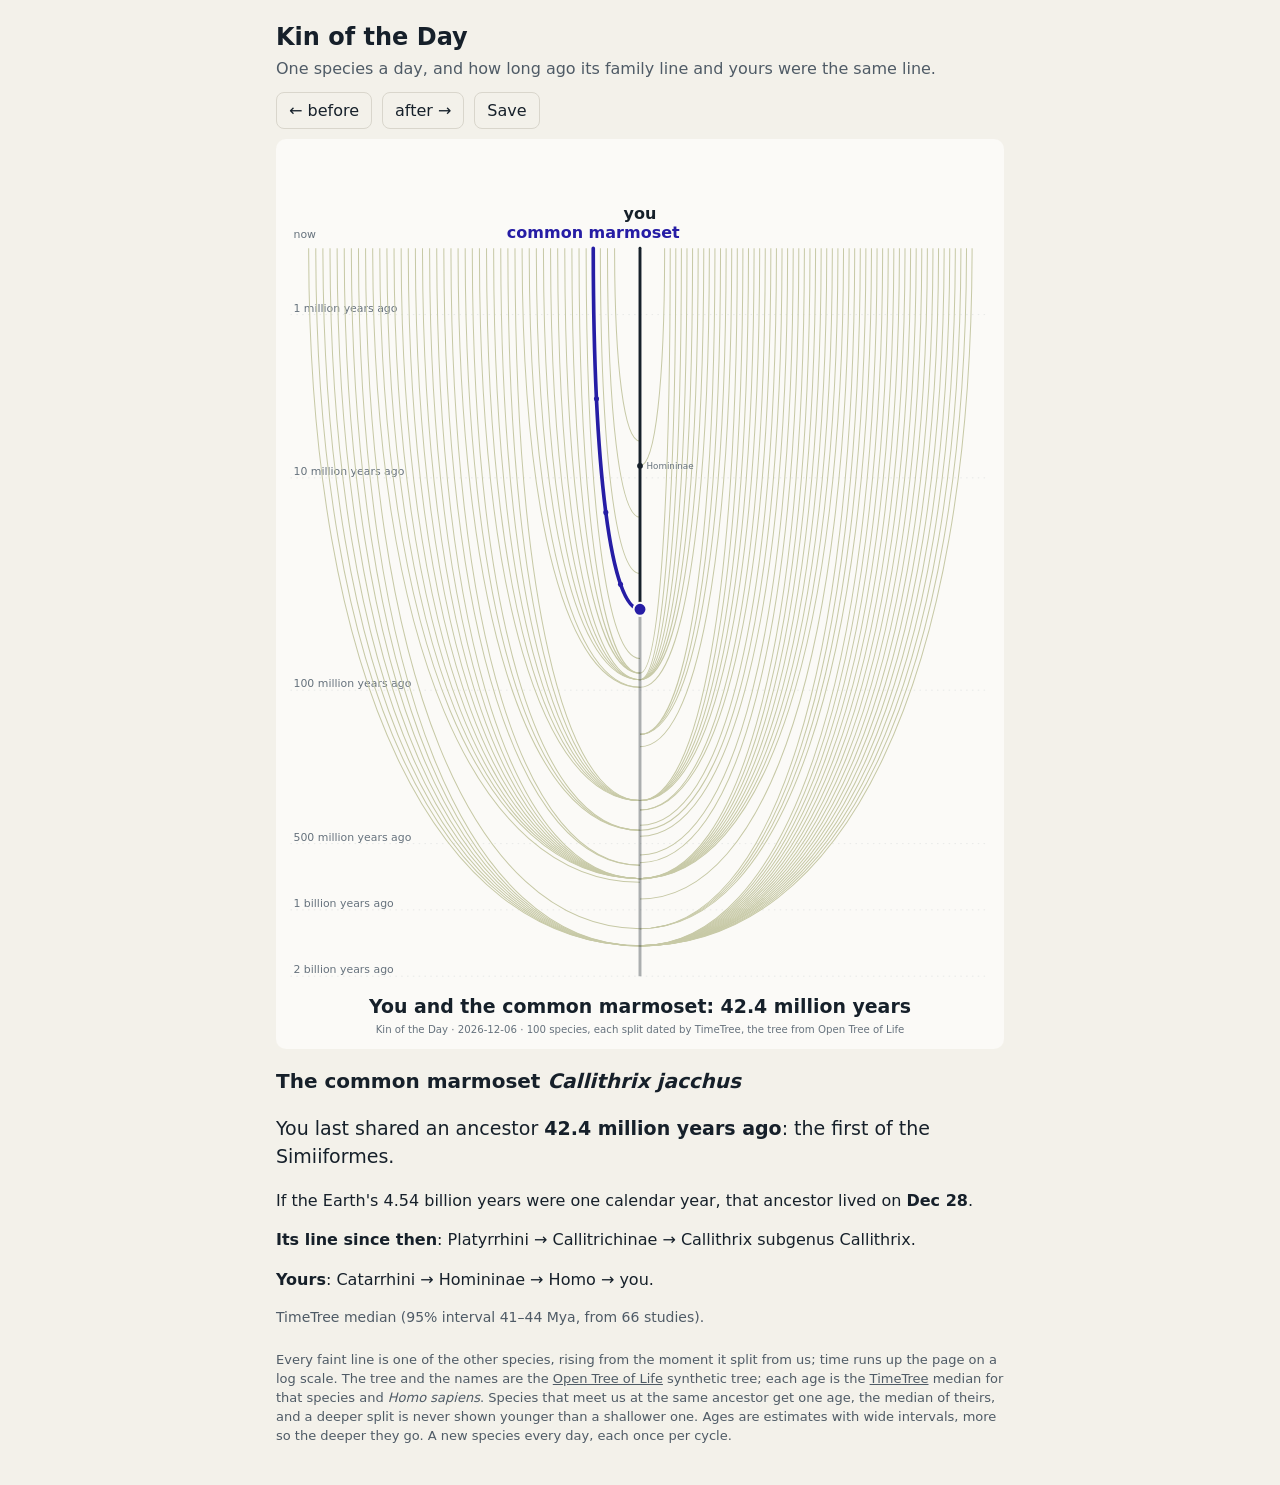
==== index.html @ 31071373 "Update Kin of the Day 2026-11-03 🤖 Generated with [Claude Code](https://claude.com/claude-code)" ====
<!doctype html>
<html lang="en">
<head>
<meta charset="utf-8">
<meta name="viewport" content="width=device-width,initial-scale=1">
<title>Kin of the Day · one species, and when you last shared an ancestor</title>
<meta name="description" content="Every day one species from across the tree of life, drawn as its branch back to the ancestor it shares with you, dated by TimeTree.">
<style>
:root{color-scheme:light;--ground:#f3f1ea;--ink:#16202a;--ink-2:#4f5b66;--line:#d9d6cc;--f-ui:system-ui,-apple-system,"Segoe UI",sans-serif}
@media (prefers-color-scheme:dark){:root{color-scheme:dark;--ground:#0b0e0d;--ink:#e9eef2;--ink-2:#b0bcc6;--line:#2e3a39}}
*{box-sizing:border-box}
body{margin:0;background:var(--ground);color:var(--ink);font-family:var(--f-ui);font-size:16px;line-height:1.45}
main{max-width:760px;margin:0 auto;padding:16px}
h1{font-size:24px;margin:4px 0 2px}
.sub{color:var(--ink-2);margin:0 0 12px}
nav{display:flex;flex-wrap:wrap;gap:10px;align-items:center;margin:10px 0}
nav a,nav button{color:var(--ink);font:inherit;background:none;border:1px solid var(--line);border-radius:8px;padding:6px 12px;text-decoration:none;cursor:pointer}
svg{width:100%;height:auto;display:block;border-radius:10px}
h2{font-size:20px;margin:18px 0 6px}
.big{font-size:19px}
.note{color:var(--ink-2);font-size:14px}
footer{color:var(--ink-2);font-size:13px;margin:24px 0}
footer a{color:inherit}
@media print{nav,footer{display:none}body{background:#fff}}
</style>
</head>
<body>
<main>
<h1>Kin of the Day</h1>
<p class="sub">One species a day, and how long ago its family line and yours were the same line.</p>
<nav><a id="prev" href="#">← before</a><a id="today" href="./" hidden>today</a><a id="next" href="#">after →</a><button id="save" type="button">Save</button></nav>
<svg id="art" role="img" aria-label="Today's species drawn as a branch rising from the moment it split from the human line"></svg>
<section id="words" aria-live="polite"></section>
<footer>
Every faint line is one of the other species, rising from the moment it split from us; time runs up the page on a log scale.
The tree and the names are the <a href="https://tree.opentreeoflife.org/">Open Tree of Life</a> synthetic tree; each age is the
<a href="https://timetree.org/">TimeTree</a> median for that species and <i>Homo sapiens</i>. Species that meet us at the same
ancestor get one age, the median of theirs, and a deeper split is never shown younger than a shallower one. Ages are estimates
with wide intervals, more so the deeper they go. A new species every day, each once per cycle.
</footer>
</main>
<script type="module" src="app.js"></script>
</body>
</html>
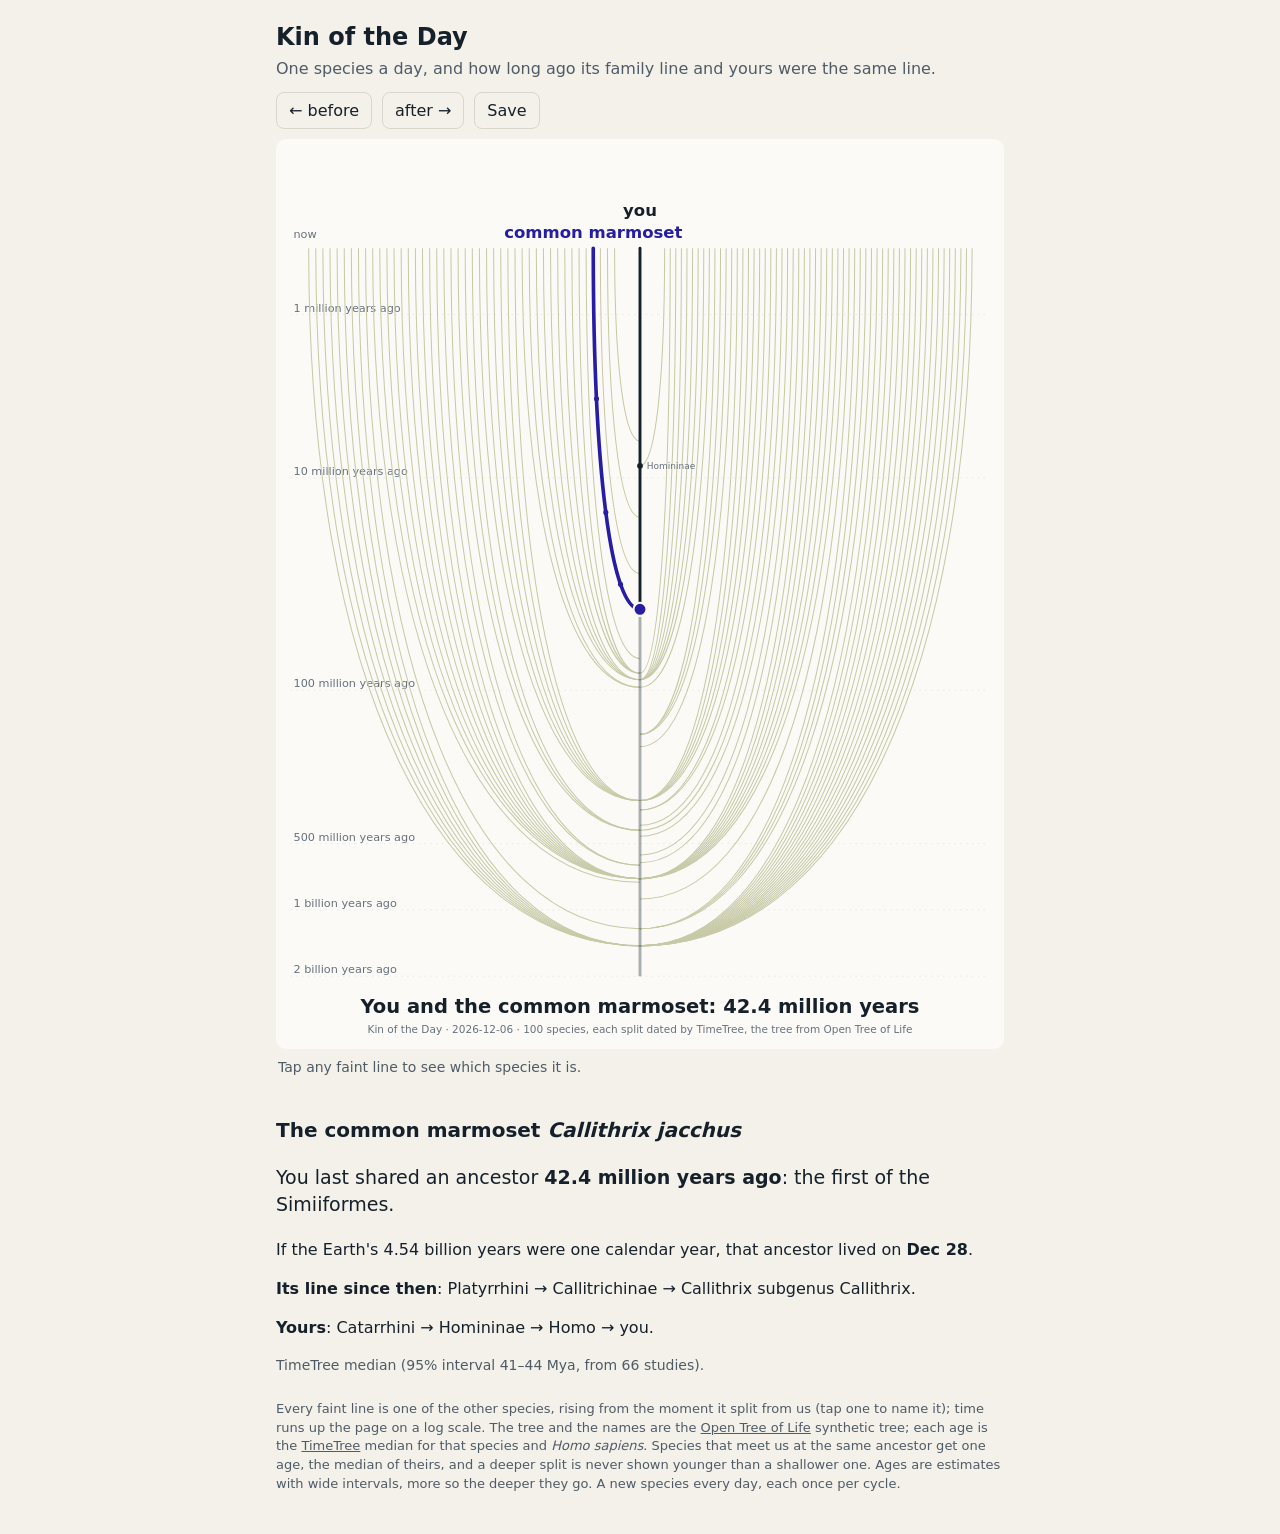
==== commit a94abb85: "Update Kin of the Day 2026-11-14 🤖 Generated with [Claude Code](https://claude.com/claude-code)" ====
--- a/index.html
+++ b/index.html
@@ -5,6 +5,15 @@
 <meta name="viewport" content="width=device-width,initial-scale=1">
 <title>Kin of the Day · one species, and when you last shared an ancestor</title>
 <meta name="description" content="Every day one species from across the tree of life, drawn as its branch back to the ancestor it shares with you, dated by TimeTree.">
+<meta property="og:type" content="website">
+<meta property="og:url" content="https://matmat202.github.io/kin-of-the-day/">
+<meta property="og:title" content="Kin of the Day">
+<meta property="og:description" content="One species a day, and how long ago you last shared an ancestor with it. Dated by TimeTree, drawn on the Open Tree of Life.">
+<meta property="og:image" content="https://matmat202.github.io/kin-of-the-day/icons/card.png">
+<meta property="og:image:width" content="1200">
+<meta property="og:image:height" content="630">
+<meta name="twitter:card" content="summary_large_image">
+<link rel="apple-touch-icon" href="icons/icon-180.png">
 <style>
 :root{color-scheme:light;--ground:#f3f1ea;--ink:#16202a;--ink-2:#4f5b66;--line:#d9d6cc;--f-ui:system-ui,-apple-system,"Segoe UI",sans-serif}
 @media (prefers-color-scheme:dark){:root{color-scheme:dark;--ground:#0b0e0d;--ink:#e9eef2;--ink-2:#b0bcc6;--line:#2e3a39}}
@@ -19,6 +28,8 @@
 h2{font-size:20px;margin:18px 0 6px}
 .big{font-size:19px}
 .note{color:var(--ink-2);font-size:14px}
+#pick{min-height:2.9em;margin:8px 2px 0}#pick b{color:var(--ink)}#pick a{color:var(--ink)}
+#art{cursor:crosshair;touch-action:manipulation}
 footer{color:var(--ink-2);font-size:13px;margin:24px 0}
 footer a{color:inherit}
 @media print{nav,footer{display:none}body{background:#fff}}
@@ -30,9 +41,10 @@
 <p class="sub">One species a day, and how long ago its family line and yours were the same line.</p>
 <nav><a id="prev" href="#">← before</a><a id="today" href="./" hidden>today</a><a id="next" href="#">after →</a><button id="save" type="button">Save</button></nav>
 <svg id="art" role="img" aria-label="Today's species drawn as a branch rising from the moment it split from the human line"></svg>
+<p id="pick" class="note" aria-live="polite"></p>
 <section id="words" aria-live="polite"></section>
 <footer>
-Every faint line is one of the other species, rising from the moment it split from us; time runs up the page on a log scale.
+Every faint line is one of the other species, rising from the moment it split from us (tap one to name it); time runs up the page on a log scale.
 The tree and the names are the <a href="https://tree.opentreeoflife.org/">Open Tree of Life</a> synthetic tree; each age is the
 <a href="https://timetree.org/">TimeTree</a> median for that species and <i>Homo sapiens</i>. Species that meet us at the same
 ancestor get one age, the median of theirs, and a deeper split is never shown younger than a shallower one. Ages are estimates
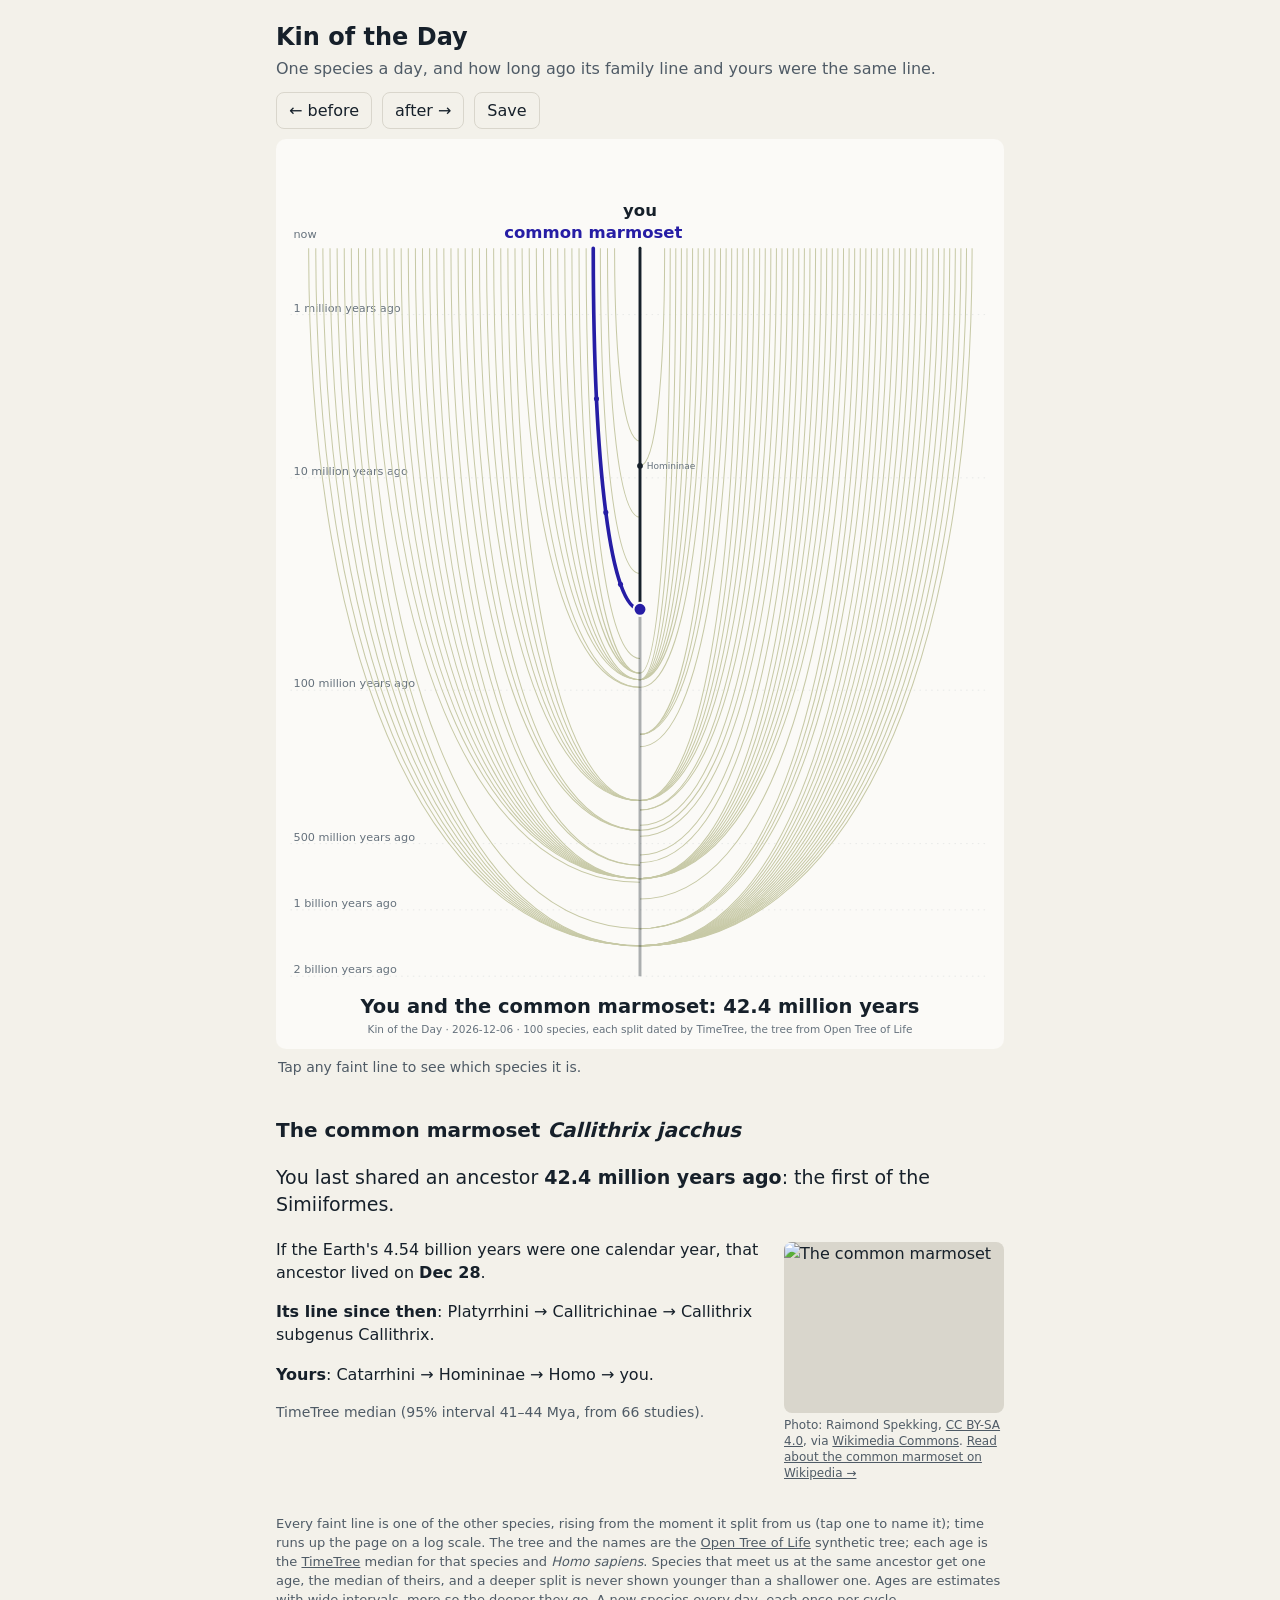
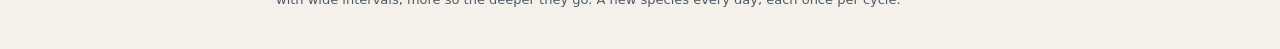
==== commit d028dcd2: "Update Kin of the Day 2026-11-15 🤖 Generated with [Claude Code](https://claude.com/claude-code)" ====
--- a/index.html
+++ b/index.html
@@ -30,6 +30,12 @@
 .note{color:var(--ink-2);font-size:14px}
 #pick{min-height:2.9em;margin:8px 2px 0}#pick b{color:var(--ink)}#pick a{color:var(--ink)}
 #art{cursor:crosshair;touch-action:manipulation}
+#look{float:right;width:min(42%,220px);margin:4px 0 10px 16px}
+#look img{display:block;width:100%;height:auto;max-height:280px;object-fit:contain;border-radius:8px;background:var(--line)}
+#look figcaption{color:var(--ink-2);font-size:12px;line-height:1.35;margin-top:4px;overflow-wrap:anywhere}
+#look a,#words .note a{color:inherit}
+#words::after{content:"";display:block;clear:both}
+@media (max-width:520px){#look{float:none;width:auto;margin:4px 0 12px}#look img{max-height:240px}}
 footer{color:var(--ink-2);font-size:13px;margin:24px 0}
 footer a{color:inherit}
 @media print{nav,footer{display:none}body{background:#fff}}
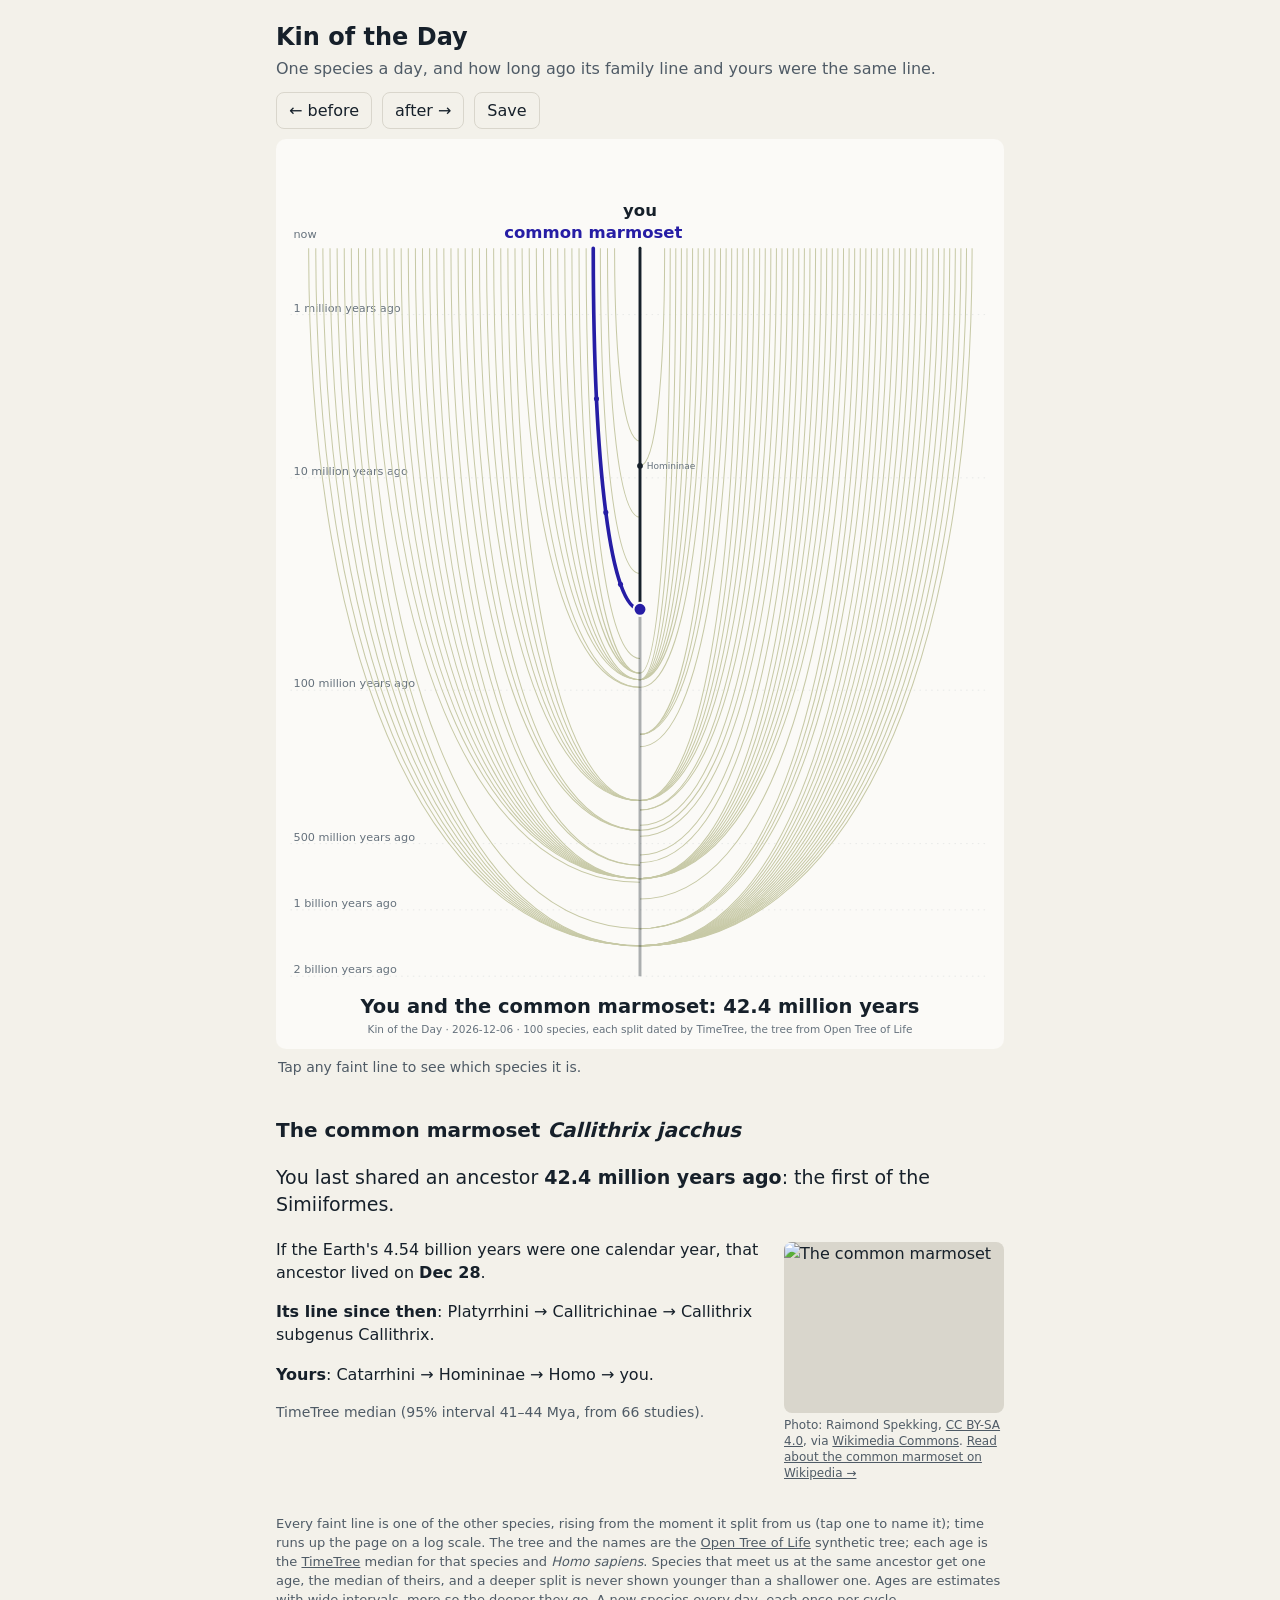
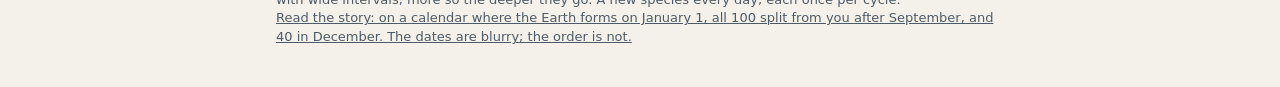
==== commit 09fc6645: "Update Kin of the Day 2026-11-16 🤖 Generated with [Claude Code](https://claude.com/claude-code)" ====
--- a/index.html
+++ b/index.html
@@ -55,6 +55,7 @@
 <a href="https://timetree.org/">TimeTree</a> median for that species and <i>Homo sapiens</i>. Species that meet us at the same
 ancestor get one age, the median of theirs, and a deeper split is never shown younger than a shallower one. Ages are estimates
 with wide intervals, more so the deeper they go. A new species every day, each once per cycle.
+<br><a href="story/">Read the story: on a calendar where the Earth forms on January 1, all 100 split from you after September, and 40 in December. The dates are blurry; the order is not.</a>
 </footer>
 </main>
 <script type="module" src="app.js"></script>
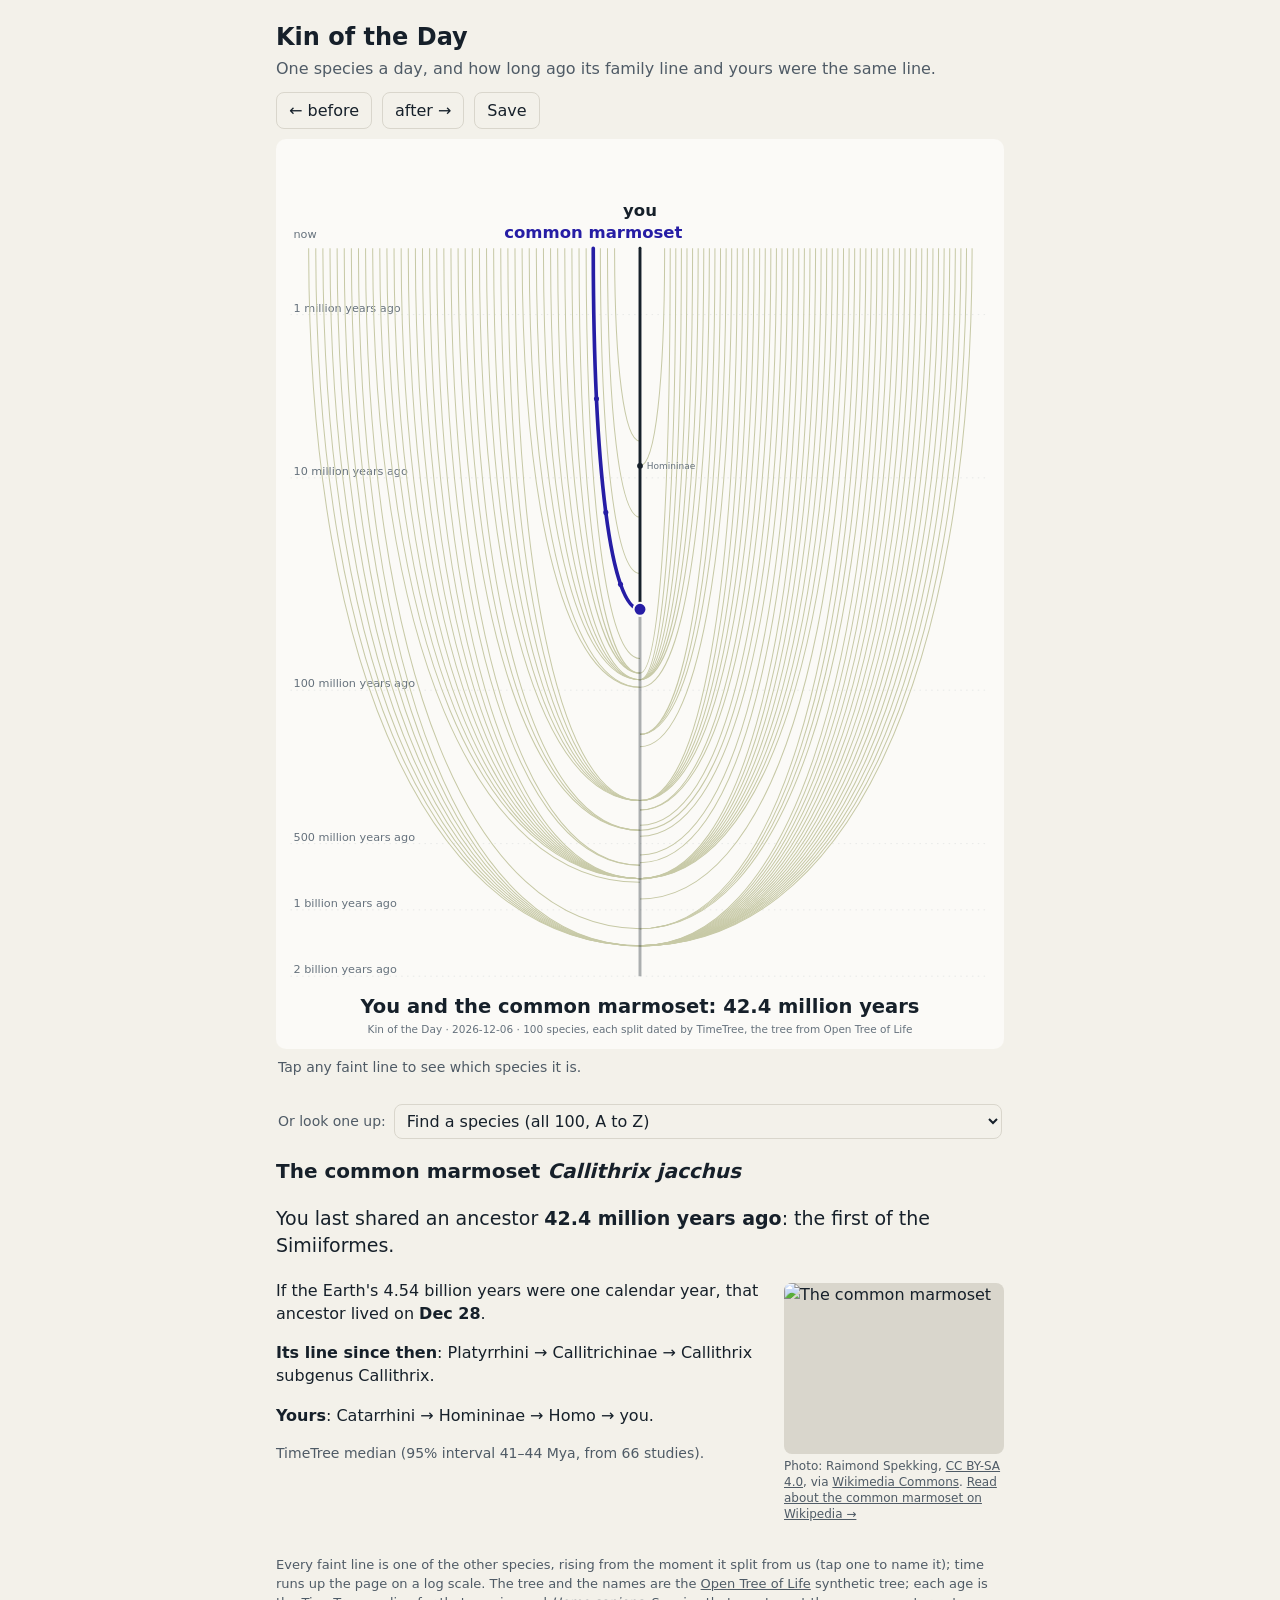
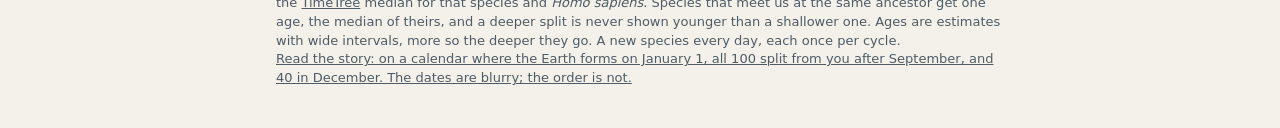
==== commit 1d5fe6b2: "Update Kin of the Day 2026-11-17 🤖 Generated with [Claude Code](https://claude.com/claude-code)" ====
--- a/index.html
+++ b/index.html
@@ -29,6 +29,8 @@
 .big{font-size:19px}
 .note{color:var(--ink-2);font-size:14px}
 #pick{min-height:2.9em;margin:8px 2px 0}#pick b{color:var(--ink)}#pick a{color:var(--ink)}
+#findrow{margin:6px 2px 0;display:flex;flex-wrap:wrap;gap:6px 8px;align-items:center}
+#find{color:var(--ink);background:var(--ground);font:inherit;font-size:16px;border:1px solid var(--line);border-radius:8px;padding:6px 8px;max-width:100%;min-width:0;flex:1 1 220px}
 #art{cursor:crosshair;touch-action:manipulation}
 #look{float:right;width:min(42%,220px);margin:4px 0 10px 16px}
 #look img{display:block;width:100%;height:auto;max-height:280px;object-fit:contain;border-radius:8px;background:var(--line)}
@@ -38,7 +40,7 @@
 @media (max-width:520px){#look{float:none;width:auto;margin:4px 0 12px}#look img{max-height:240px}}
 footer{color:var(--ink-2);font-size:13px;margin:24px 0}
 footer a{color:inherit}
-@media print{nav,footer{display:none}body{background:#fff}}
+@media print{nav,footer,#findrow{display:none}body{background:#fff}}
 </style>
 </head>
 <body>
@@ -48,6 +50,7 @@
 <nav><a id="prev" href="#">← before</a><a id="today" href="./" hidden>today</a><a id="next" href="#">after →</a><button id="save" type="button">Save</button></nav>
 <svg id="art" role="img" aria-label="Today's species drawn as a branch rising from the moment it split from the human line"></svg>
 <p id="pick" class="note" aria-live="polite"></p>
+<p id="findrow"><label for="find" class="note">Or look one up:</label> <select id="find"><option value="">Find a species (all 100, A to Z)</option></select></p>
 <section id="words" aria-live="polite"></section>
 <footer>
 Every faint line is one of the other species, rising from the moment it split from us (tap one to name it); time runs up the page on a log scale.
